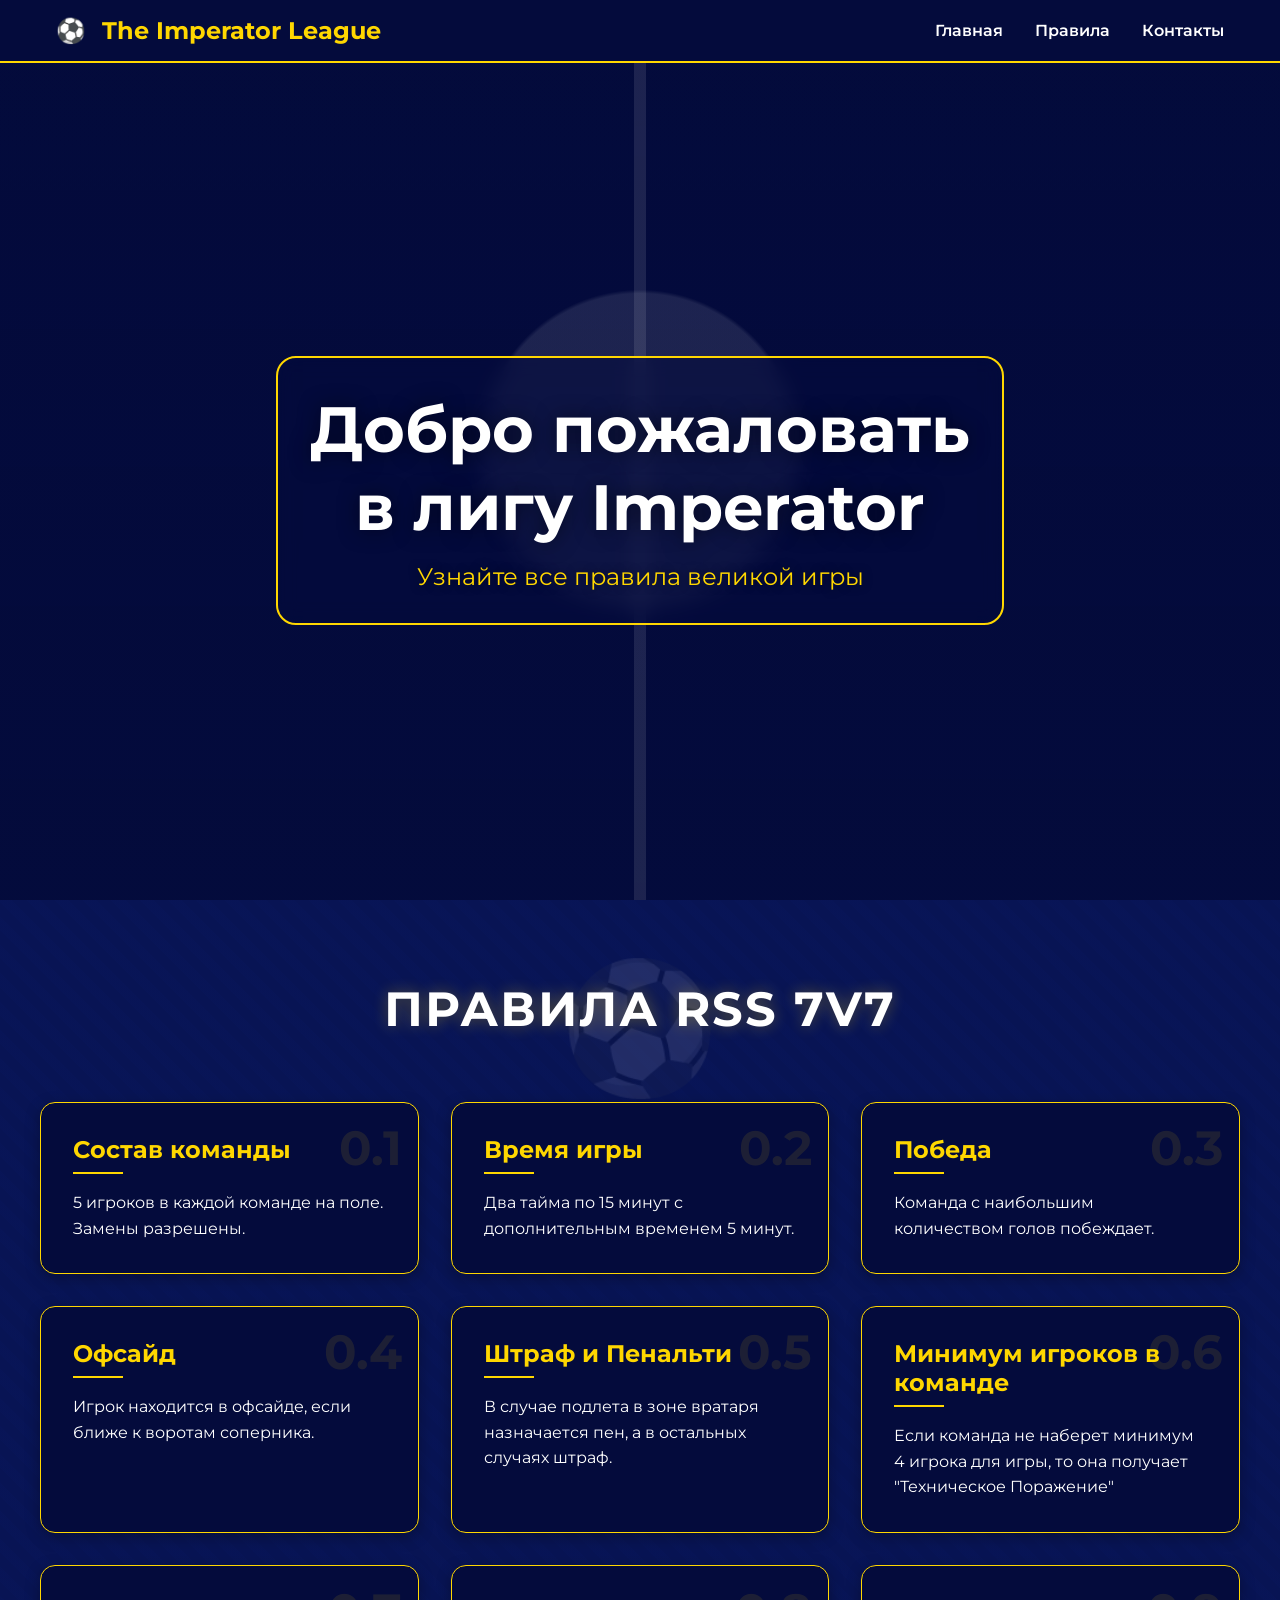
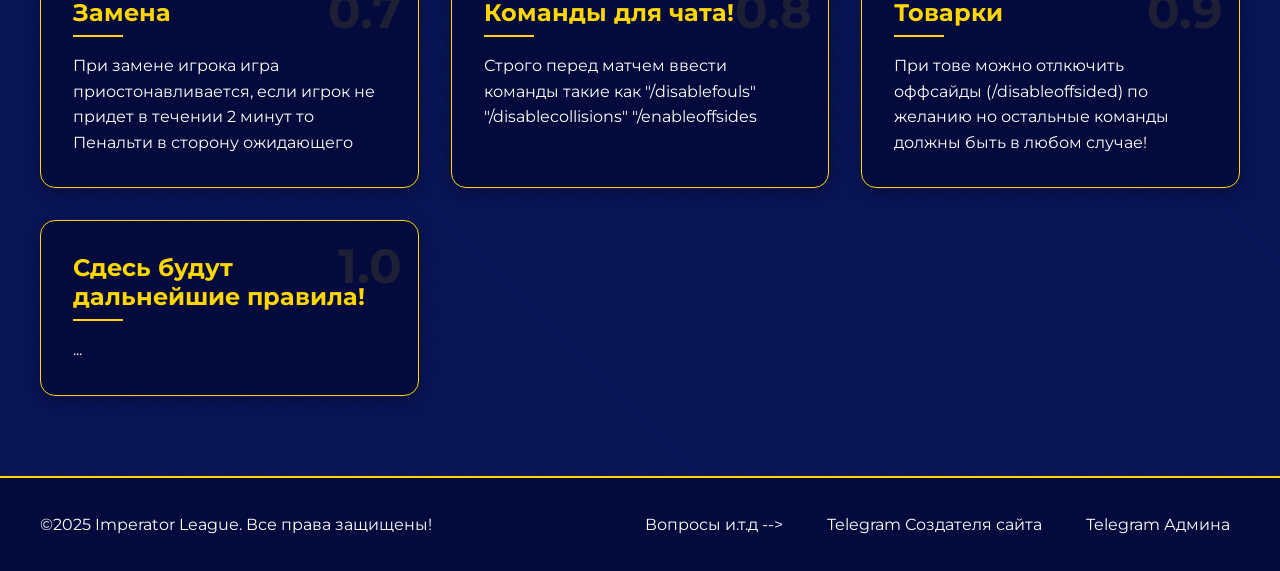
==== index.html @ aedc7ea8 "Update index.html" ====
<!DOCTYPE html>
<html lang="ru">
<head>
    <meta charset="UTF-8">
    <meta name="viewport" content="width=device-width, initial-scale=1.0">
    <title>Imperator League</title>
    <link rel="stylesheet" href="style.css">
    <link href="https://fonts.googleapis.com/css2?family=Montserrat:wght@400;600;700&display=swap" rel="stylesheet">
</head>
<body>
<div class="stadium-bg"></div>

<header class="header">
    <nav class="nav-container">
        <div class="logo">
            <span class="ball-icon">⚽</span>
            <span>The Imperator League</span>
        </div>
        <ul class="nav-menu">
            <li><a href="#home">Главная</a></li>
            <li><a href="#rules">Правила</a></li>
            <li><a href="#contact">Контакты</a></li>
        </ul>
    </nav>
</header>

<main>
    <section class="hero" id="home">
        <div class="hero-content">
            <h1>Добро пожаловать<br>в лигу Imperator</h1>
            <p>Узнайте все правила великой игры</p>
        </div>
        <div class="field-lines"></div>
    </section>

    <section class="rules" id="rules">
        <div class="section-heading">
            <h2>Правила RSS 7v7</h2>
            <span class="ball-decoration">⚽</span>
        </div>

        <div class="rules-grid">
            <div class="rule-card">
                <div class="card-number">0.1</div>
                <h3>Состав команды</h3>
                <p>5 игроков в каждой команде на поле. Замены разрешены.</p>
            </div>

            <div class="rule-card">
                <div class="card-number">0.2</div>
                <h3>Время игры</h3>
                <p>Два тайма по 15 минут с дополнительным временем 5 минут.</p>
            </div>

            <div class="rule-card">
                <div class="card-number">0.3</div>
                <h3>Победа</h3>
                <p>Команда с наибольшим количеством голов побеждает.</p>
            </div>

            <div class="rule-card">
                <div class="card-number">0.4</div>
                <h3>Офсайд</h3>
                <p>Игрок находится в офсайде, если ближе к воротам соперника.</p>
            </div>
            <div class="rule-card">
                <div class="card-number">0.5</div>
                <h3>Штраф и Пенальти</h3>
                <p>В случае подлета в зоне вратаря назначается пен, а в остальных случаях штраф.</p>
            </div>
            <div class="rule-card">
                <div class="card-number">0.6</div>
                <h3>Минимум игроков в команде</h3>
                <p>Если команда не наберет минимум 4 игрока для игры, то она получает "Техническое Поражение"</p>
            </div>
            <div class="rule-card">
                <div class="card-number">0.7</div>
                <h3>Замена</h3>
                <p>При замене игрока игра приостонавливается, если игрок не придет в течении 2 минут то Пенальти в сторону ожидающего</p>
            </div>
            <div class="rule-card">
                <div class="card-number">0.8</div>
                <h3>Команды для чата!</h3>
                <p>Строго перед матчем ввести команды такие как "/disablefouls" "/disablecollisions" "/enableoffsides</p>
            </div>
            <div class="rule-card">
                <div class="card-number">0.9</div>
                <h3>Товарки</h3>
                <p>При тове можно отлкючить оффсайды (/disableoffsided) по желанию но остальные команды должны быть в любом случае!</p>
            </div>
            <div class="rule-card">
                <div class="card-number">1.0</div>
                <h3>Сдесь будут дальнейшие правила!</h3>
                <p>...</p>
            </div>
        </div>
    </section>
</main>

<footer class="footer">
    <div class="footer-content">
        <p>&copy;2025 Imperator League. Все права защищены!</p>
        <div id="contact">
        <div class="social-links">
            <p class="social-link">Вопросы и.т.д --></p>
            <a href="https://t.me/Nurroishere" class="social-link">Telegram Создателя сайта</a>
            <a href="https://t.me/ShidouPrime" class="social-link">Telegram Админа</a>
        </div>
        </div>
    </div>
</footer>
</body>
</html>
---- style.css ----
:root {
    --navy-dark: #040B3C;
    --navy-medium: #081454;
    --navy-light: #0A1B6E;
    --grass-dark: #2E7D32;
    --grass-light: #388E3C;
    --white: #ffffff;
    --gold: #FFD700;
    --black: #000000;
    --overlay: rgba(4, 11, 60, 0.9);
}

* {
    margin: 0;
    padding: 0;
    box-sizing: border-box;
}

body {
    font-family: 'Montserrat', sans-serif;
    color: var(--white);
    overflow-x: hidden;
    background: var(--navy-dark);
}

/* Фон стадиона */
.stadium-bg {
    position: fixed;
    top: 0;
    left: 0;
    width: 100%;
    height: 100%;
    background:
            linear-gradient(var(--navy-dark), var(--overlay)),
            url('football-stadium.jpg') no-repeat center center;
    background-size: cover;
    z-index: -1;
}

/* Шапка */
.header {
    position: fixed;
    top: 0;
    left: 0;
    width: 100%;
    background: var(--navy-dark);
    backdrop-filter: blur(10px);
    z-index: 1000;
    border-bottom: 2px solid var(--gold);
}

.nav-container {
    max-width: 1200px;
    margin: 0 auto;
    padding: 1rem;
    display: flex;
    justify-content: space-between;
    align-items: center;
}

.logo {
    display: flex;
    align-items: center;
    gap: 1rem;
    font-size: 1.5rem;
    font-weight: bold;
    color: var(--gold);
}

.ball-icon {
    animation: rotateBall 2s infinite linear;
}

.nav-menu {
    display: flex;
    gap: 2rem;
    list-style: none;
}

.nav-menu a {
    color: var(--white);
    text-decoration: none;
    font-weight: 600;
    transition: all 0.3s ease;
    position: relative;
    padding: 5px 0;
}

.nav-menu a::after {
    content: '';
    position: absolute;
    bottom: 0;
    left: 0;
    width: 0;
    height: 2px;
    background: var(--gold);
    transition: width 0.3s ease;
}

.nav-menu a:hover {
    color: var(--gold);
}

.nav-menu a:hover::after {
    width: 100%;
}

/* Героическая секция */
.hero {
    height: 100vh;
    display: flex;
    align-items: center;
    justify-content: center;
    position: relative;
    background:
            linear-gradient(rgba(4, 11, 60, 0.8), rgba(4, 11, 60, 0.9)),
            url('stadium-top-view.jpg') no-repeat center top;
    background-size: cover;
    background-attachment: fixed;
    padding-top: 80px;
}

.hero-content {
    text-align: center;
    z-index: 2;
    max-width: 800px;
    padding: 2rem;
    background: rgba(4, 11, 60, 0.6);
    backdrop-filter: blur(10px);
    border-radius: 20px;
    border: 2px solid var(--gold);
}

.hero h1 {
    font-size: 4rem;
    color: var(--white);
    margin-bottom: 1rem;
    text-shadow: 0 0 20px rgba(0, 0, 0, 0.5);
    animation: titlePulse 3s infinite;
}

.hero p {
    font-size: 1.5rem;
    color: var(--gold);
    text-shadow: 0 0 10px rgba(0, 0, 0, 0.5);
}

/* Разметка поля */
.field-lines {
    position: absolute;
    bottom: 0;
    left: 0;
    width: 100%;
    height: 100%;
    background:
            linear-gradient(90deg,
            transparent 49.5%,
            rgba(255, 255, 255, 0.1) 49.5%,
            rgba(255, 255, 255, 0.1) 50.5%,
            transparent 50.5%),
            radial-gradient(circle at center,
            rgba(255, 255, 255, 0.1) 0%,
            rgba(255, 255, 255, 0.1) 20%,
            transparent 20.5%);
    background-size: 100% 100%, 100% 100%;
    z-index: 1;
}

/* Секция правил */
.rules {
    background: var(--navy-medium);
    padding: 5rem 2rem;
    position: relative;
    min-height: 100vh;
}

.section-heading {
    text-align: center;
    margin-bottom: 4rem;
    position: relative;
}

.section-heading h2 {
    font-size: 3rem;
    color: var(--white);
    position: relative;
    z-index: 2;
    text-transform: uppercase;
    letter-spacing: 2px;
    text-shadow: 0 0 15px rgba(255, 215, 0, 0.3);
}

.ball-decoration {
    position: absolute;
    font-size: 8rem;
    opacity: 0.1;
    top: -2rem;
    left: 50%;
    transform: translateX(-50%);
    z-index: 1;
    animation: floatingBall 6s ease-in-out infinite;
}

.rules-grid {
    display: grid;
    grid-template-columns: repeat(auto-fit, minmax(280px, 1fr));
    gap: 2rem;
    max-width: 1200px;
    margin: 0 auto;
    position: relative;
    z-index: 2;
}

.rule-card {
    background: var(--navy-dark);
    padding: 2rem;
    border-radius: 15px;
    border: 1px solid var(--gold);
    transition: all 0.3s ease;
    position: relative;
    overflow: hidden;
    box-shadow: 0 4px 15px rgba(0, 0, 0, 0.3);
}

.rule-card:hover {
    transform: translateY(-10px);
    box-shadow: 0 10px 30px rgba(0, 0, 0, 0.4),
    0 0 20px rgba(255, 215, 0, 0.2);
}

.card-number {
    position: absolute;
    top: 1rem;
    right: 1rem;
    font-size: 3rem;
    font-weight: bold;
    color: rgba(255, 215, 0, 0.1);
    transition: all 0.3s ease;
}

.rule-card:hover .card-number {
    color: rgba(255, 215, 0, 0.2);
}

.rule-card h3 {
    color: var(--gold);
    margin-bottom: 1rem;
    font-size: 1.5rem;
    position: relative;
    padding-bottom: 10px;
}

.rule-card h3::after {
    content: '';
    position: absolute;
    bottom: 0;
    left: 0;
    width: 50px;
    height: 2px;
    background: var(--gold);
    transition: width 0.3s ease;
}

.rule-card:hover h3::after {
    width: 100%;
}

.rule-card p {
    color: var(--white);
    line-height: 1.6;
}

.rule-details {
    margin-top: 15px;
    padding-left: 20px;
    color: var(--white);
    opacity: 0.8;
}

.rule-details li {
    margin-bottom: 5px;
    position: relative;
}

.rule-details li::before {
    content: '⚽';
    position: absolute;
    left: -20px;
    font-size: 12px;
    color: var(--gold);
}

.rule-content {
    display: flex;
    flex-direction: column;
    gap: 10px;
}

/* Футер */
.footer {
    background: var(--navy-dark);
    padding: 2rem;
    text-align: center;
    border-top: 2px solid var(--gold);
}

.footer-content {
    max-width: 1200px;
    margin: 0 auto;
    display: flex;
    justify-content: space-between;
    align-items: center;
}

.social-links {
    display: flex;
    gap: 1.5rem;
}

.social-link {
    color: var(--white);
    text-decoration: none;
    transition: all 0.3s ease;
    position: relative;
    padding: 5px 10px;
}

.social-link:hover {
    color: var(--gold);
}

.social-link::before {
    content: '';
    position: absolute;
    bottom: 0;
    left: 0;
    width: 100%;
    height: 1px;
    background: var(--gold);
    transform: scaleX(0);
    transition: transform 0.3s ease;
}

.social-link:hover::before {
    transform: scaleX(1);
}

/* Анимации */
@keyframes rotateBall {
    from { transform: rotate(0deg); }
    to { transform: rotate(360deg); }
}

@keyframes titlePulse {
    0%, 100% { text-shadow: 0 0 20px rgba(255, 215, 0, 0.3); }
    50% { text-shadow: 0 0 40px rgba(255, 215, 0, 0.5); }
}

@keyframes floatingBall {
    0%, 100% { transform: translateY(0) translateX(-50%); }
    50% { transform: translateY(-20px) translateX(-50%); }
}

/* Медиа-запросы */
@media (max-width: 1024px) {
    .hero h1 {
        font-size: 3.5rem;
    }

    .section-heading h2 {
        font-size: 2.5rem;
    }
}

@media (max-width: 768px) {
    .nav-container {
        flex-direction: column;
        gap: 1rem;
        padding: 1rem;
    }

    .nav-menu {
        flex-direction: column;
        text-align: center;
        gap: 1rem;
    }

    .hero h1 {
        font-size: 2.5rem;
    }

    .hero p {
        font-size: 1.2rem;
    }

    .hero-content {
        padding: 1.5rem;
        margin: 0 1rem;
    }

    .footer-content {
        flex-direction: column;
        gap: 1.5rem;
    }

    .rules {
        padding: 3rem 1rem;
    }
}

@media (max-width: 480px) {
    .hero h1 {
        font-size: 2rem;
    }

    .section-heading h2 {
        font-size: 2rem;
    }

    .rule-card {
        padding: 1.5rem;
    }
}

/* Эффект травы в секции правил */
.rules::before {
    content: '';
    position: absolute;
    top: 0;
    left: 0;
    width: 100%;
    height: 100%;
    background: repeating-linear-gradient(
            45deg,
            var(--navy-medium),
            var(--navy-medium) 10px,
            var(--navy-light) 10px,
            var(--navy-light) 20px
    );
    opacity: 0.1;
    z-index: 1;
}

/* Стилизация скроллбара */
::-webkit-scrollbar {
    width: 12px;
}

::-webkit-scrollbar-track {
    background: var(--navy-dark);
}

::-webkit-scrollbar-thumb {
    background: var(--gold);
    border-radius: 6px;
    border: 3px solid var(--navy-dark);
}

::-webkit-scrollbar-thumb:hover {
    background: #ffd900;
}

/* Плавное появление карточек */
.rule-card {
    opacity: 0;
    transform: translateY(20px);
    animation: fadeInUp 0.6s ease forwards;
}

@keyframes fadeInUp {
    from {
        opacity: 0;
        transform: translateY(20px);
    }
    to {
        opacity: 1;
        transform: translateY(0);
    }
}

/* Задержка анимации для каждой карточки */
.rule-card:nth-child(1) { animation-delay: 0.1s; }
.rule-card:nth-child(2) { animation-delay: 0.2s; }
.rule-card:nth-child(3) { animation-delay: 0.3s; }
.rule-card:nth-child(4) { animation-delay: 0.4s; }
.rule-card:nth-child(5) { animation-delay: 0.5s; }
.r
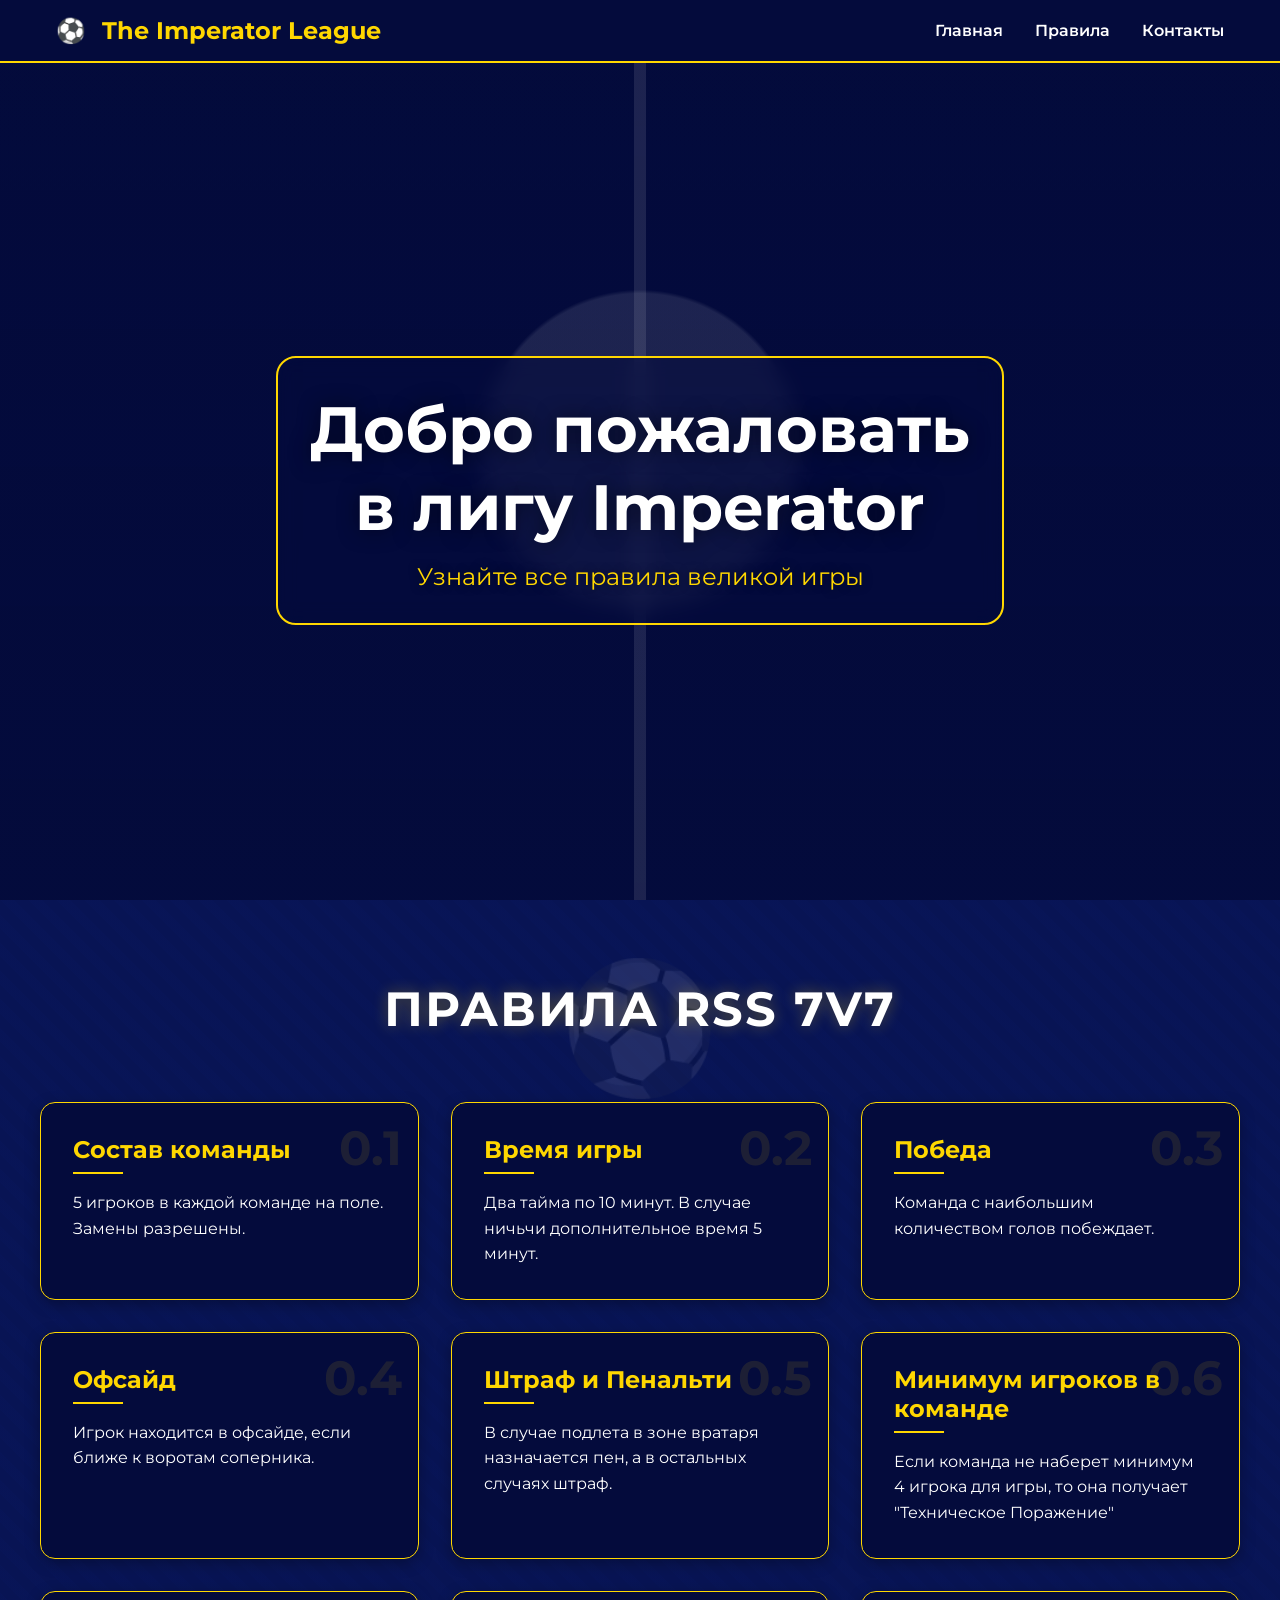
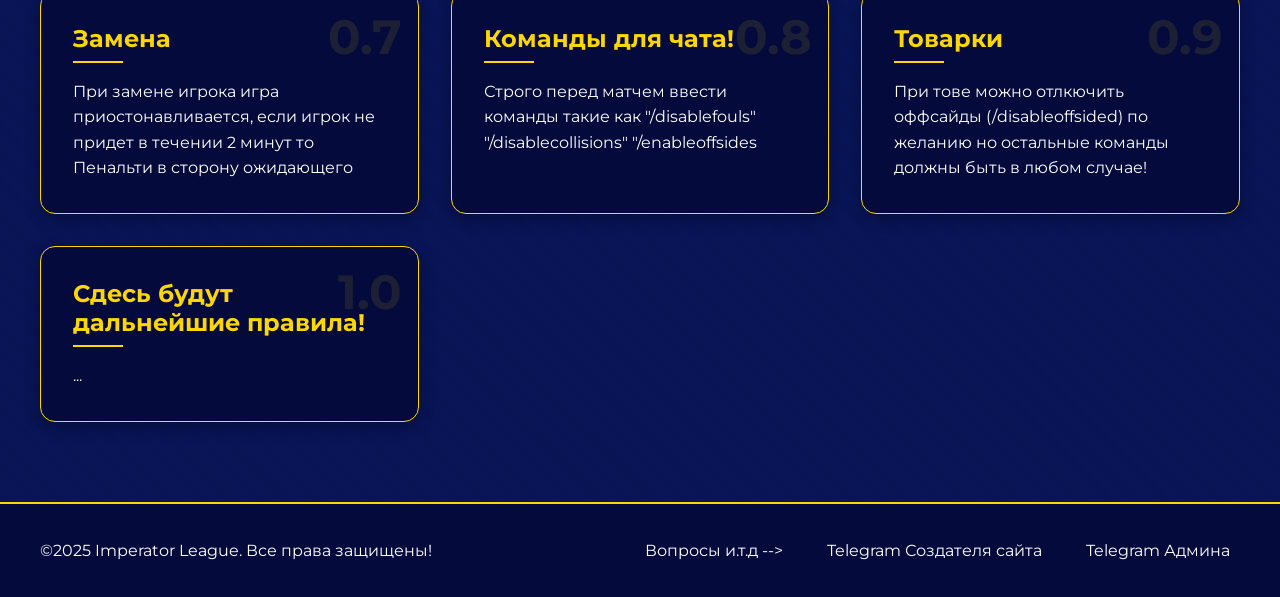
==== commit e82c0713: "index.html" ====
--- a/index.html
+++ b/index.html
@@ -49,7 +49,7 @@
             <div class="rule-card">
                 <div class="card-number">0.2</div>
                 <h3>Время игры</h3>
-                <p>Два тайма по 15 минут с дополнительным временем 5 минут.</p>
+                <p>Два тайма по 10 минут. В случае ничьчи дополнительное время 5 минут.</p>
             </div>
 
             <div class="rule-card">
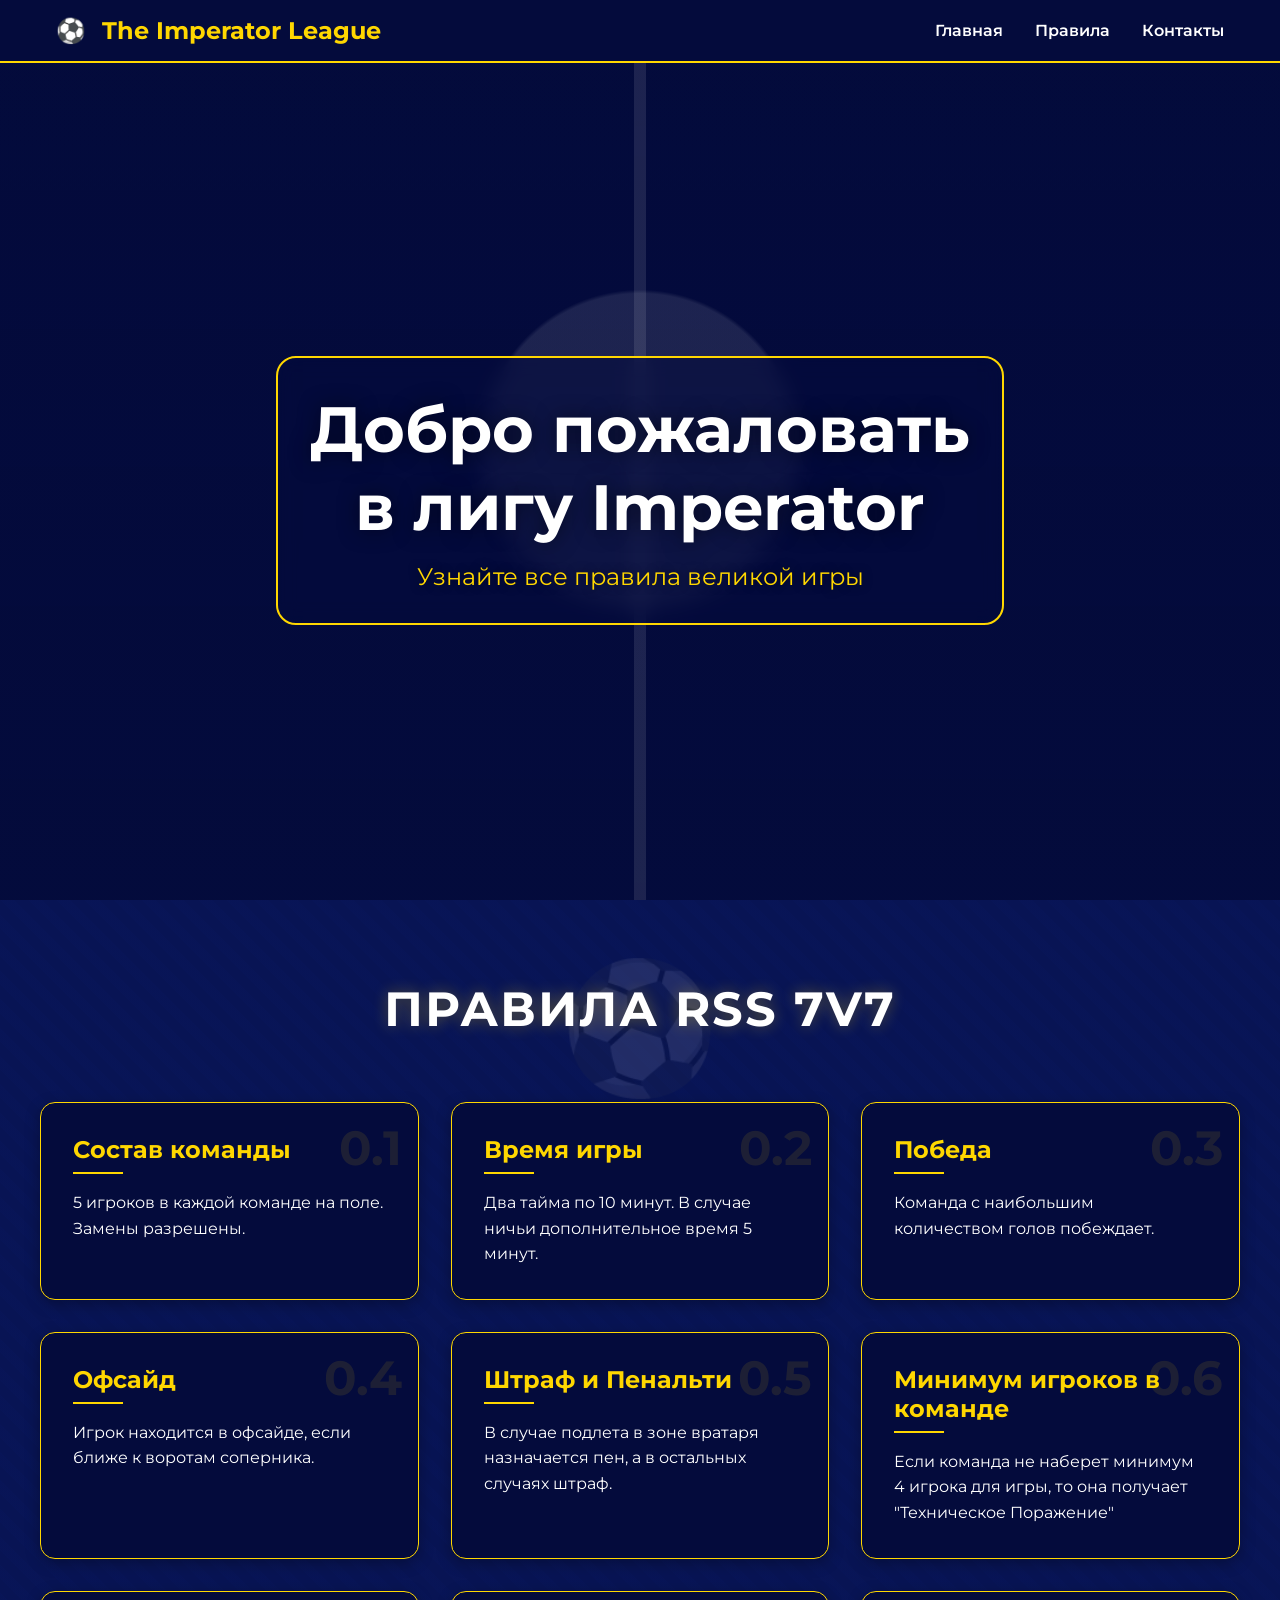
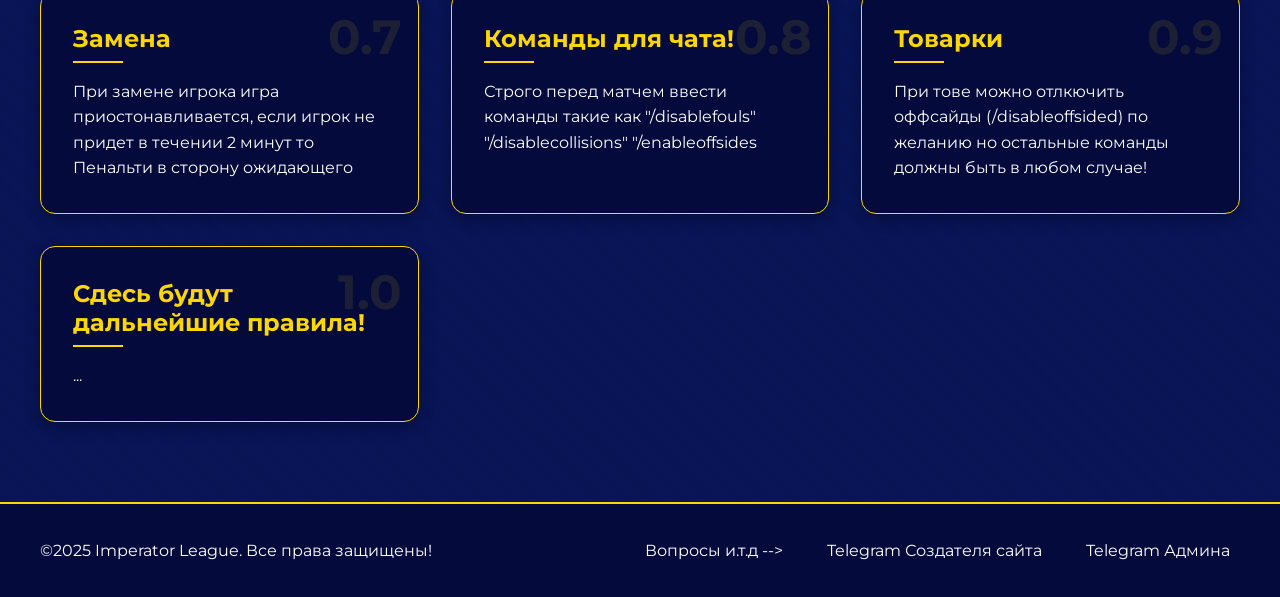
==== commit aed6093c: "index.html" ====
--- a/index.html
+++ b/index.html
@@ -49,7 +49,7 @@
             <div class="rule-card">
                 <div class="card-number">0.2</div>
                 <h3>Время игры</h3>
-                <p>Два тайма по 10 минут. В случае ничьчи дополнительное время 5 минут.</p>
+                <p>Два тайма по 10 минут. В случае ничьи дополнительное время 5 минут.</p>
             </div>
 
             <div class="rule-card">
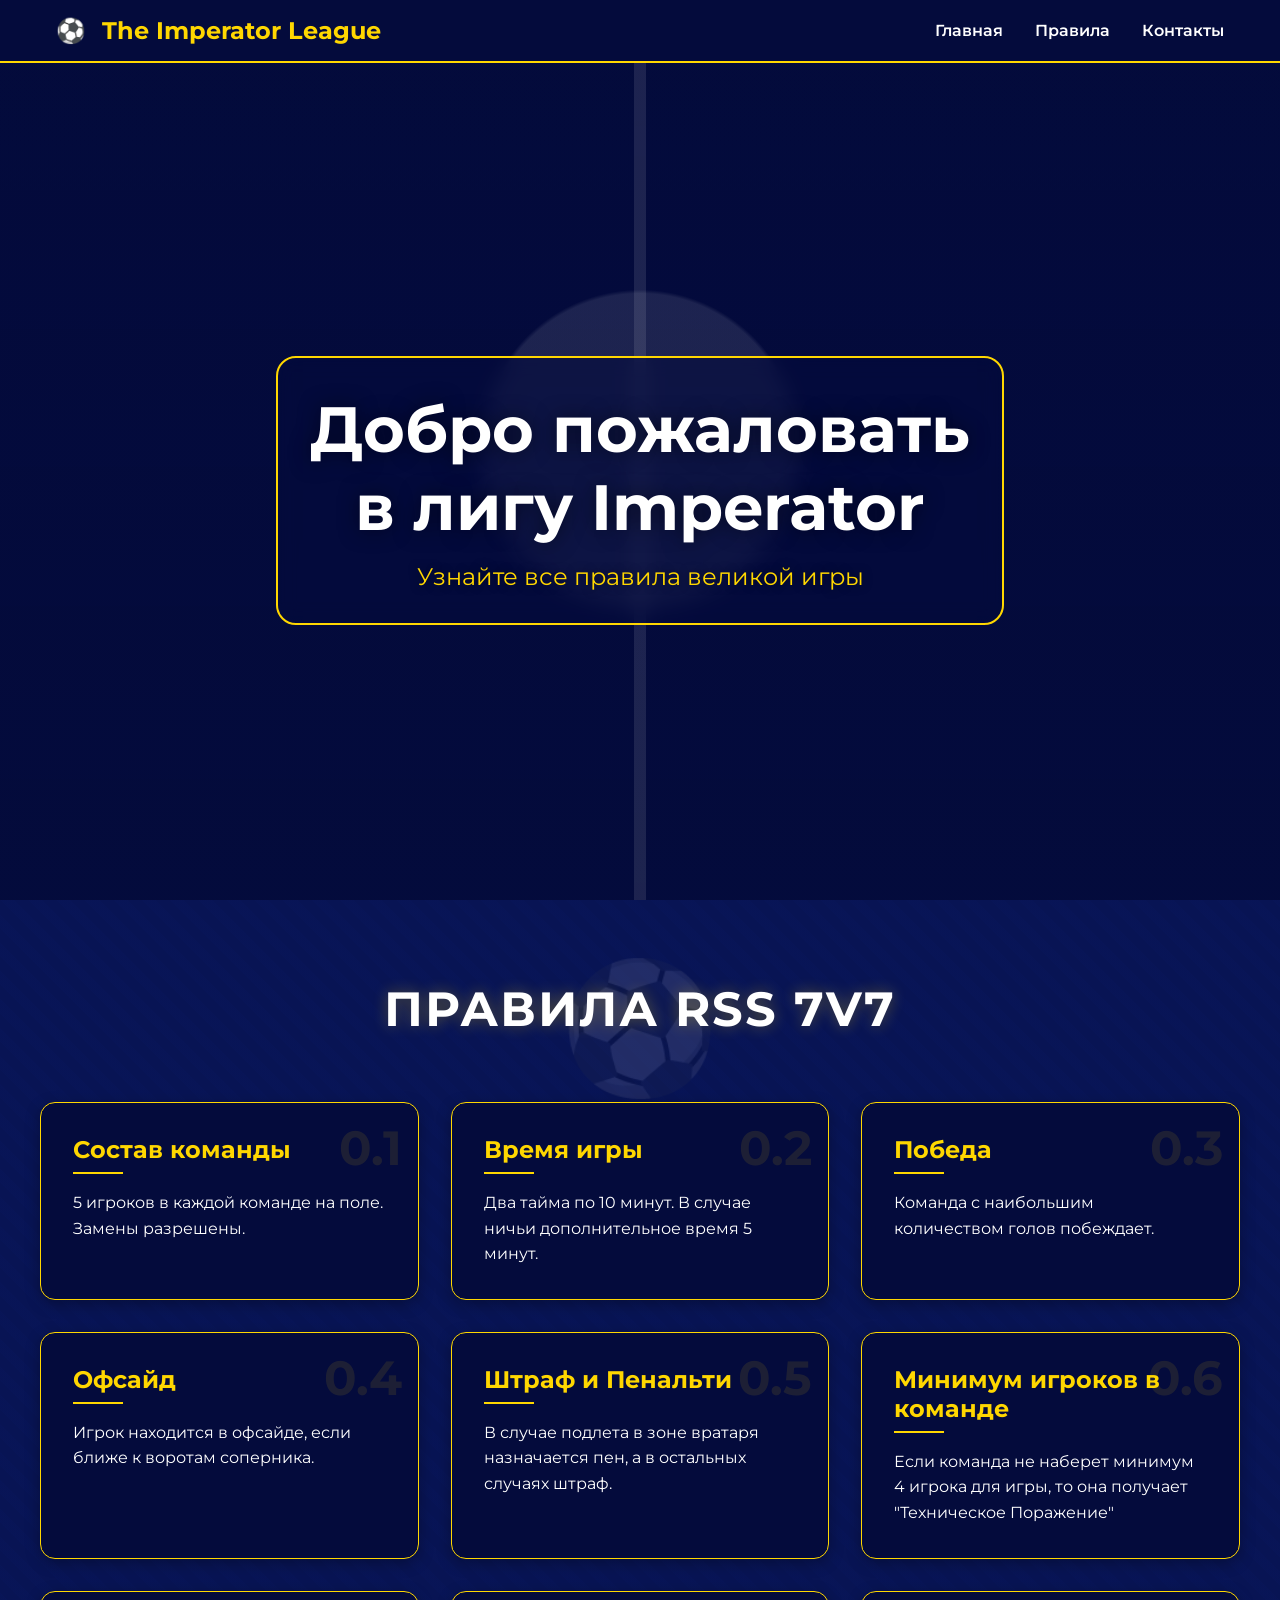
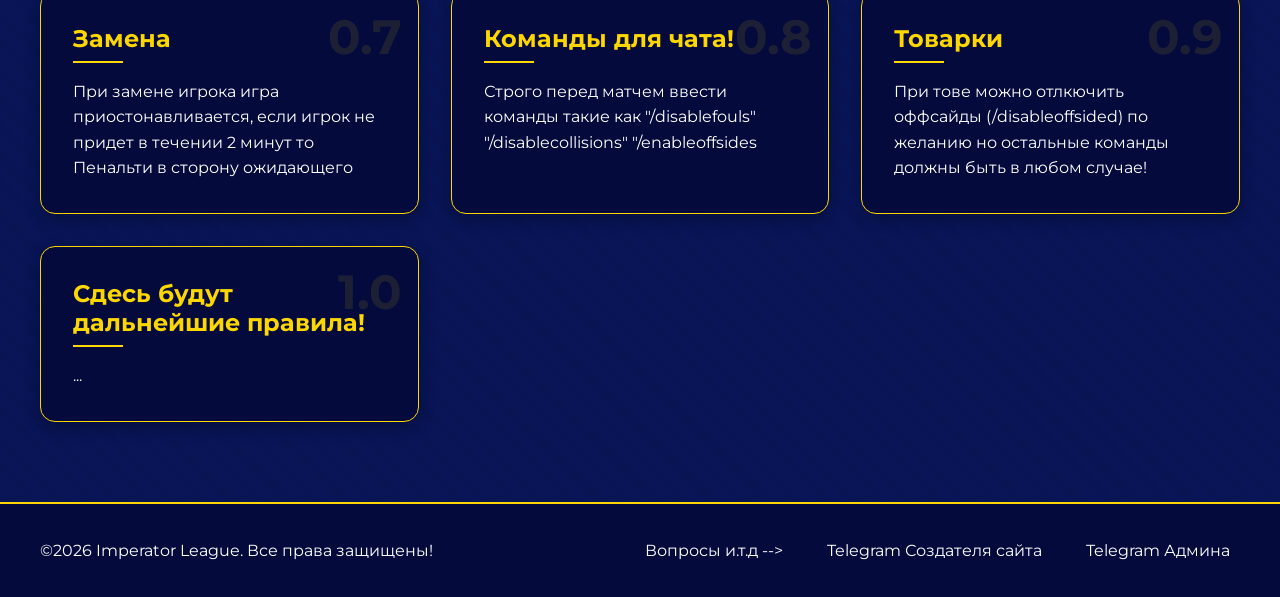
==== commit 44e35125: "V2 index.html" ====
--- a/index.html
+++ b/index.html
@@ -99,15 +99,16 @@
 
 <footer class="footer">
     <div class="footer-content">
-        <p>&copy;2025 Imperator League. Все права защищены!</p>
+        <p>&copy;2026 Imperator League. Все права защищены!</p>
         <div id="contact">
         <div class="social-links">
             <p class="social-link">Вопросы и.т.д --></p>
             <a href="https://t.me/Nurroishere" class="social-link">Telegram Создателя сайта</a>
-            <a href="https://t.me/ShidouPrime" class="social-link">Telegram Админа</a>
+            <a href="https://t.me/Nurroishere" class="social-link">Telegram Админа</a>
         </div>
         </div>
     </div>
 </footer>
 </body>
 </html>
+
